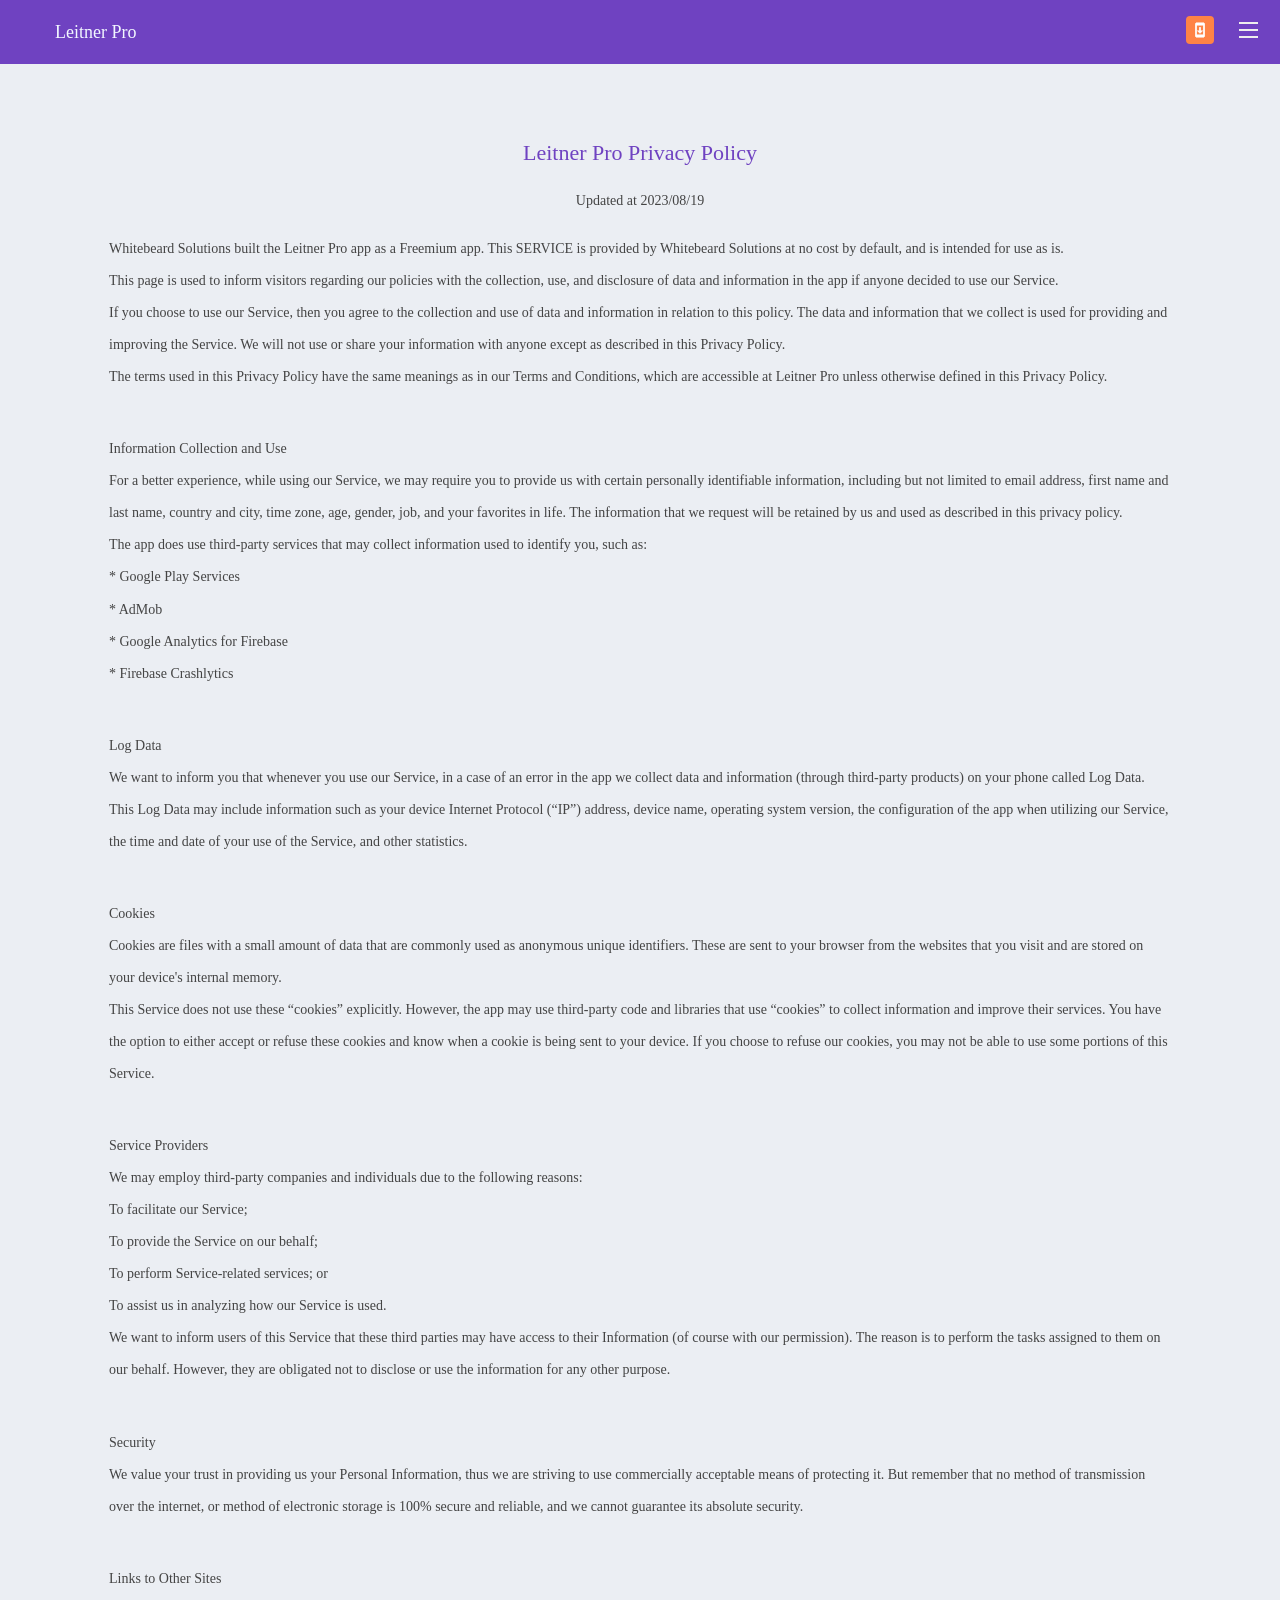
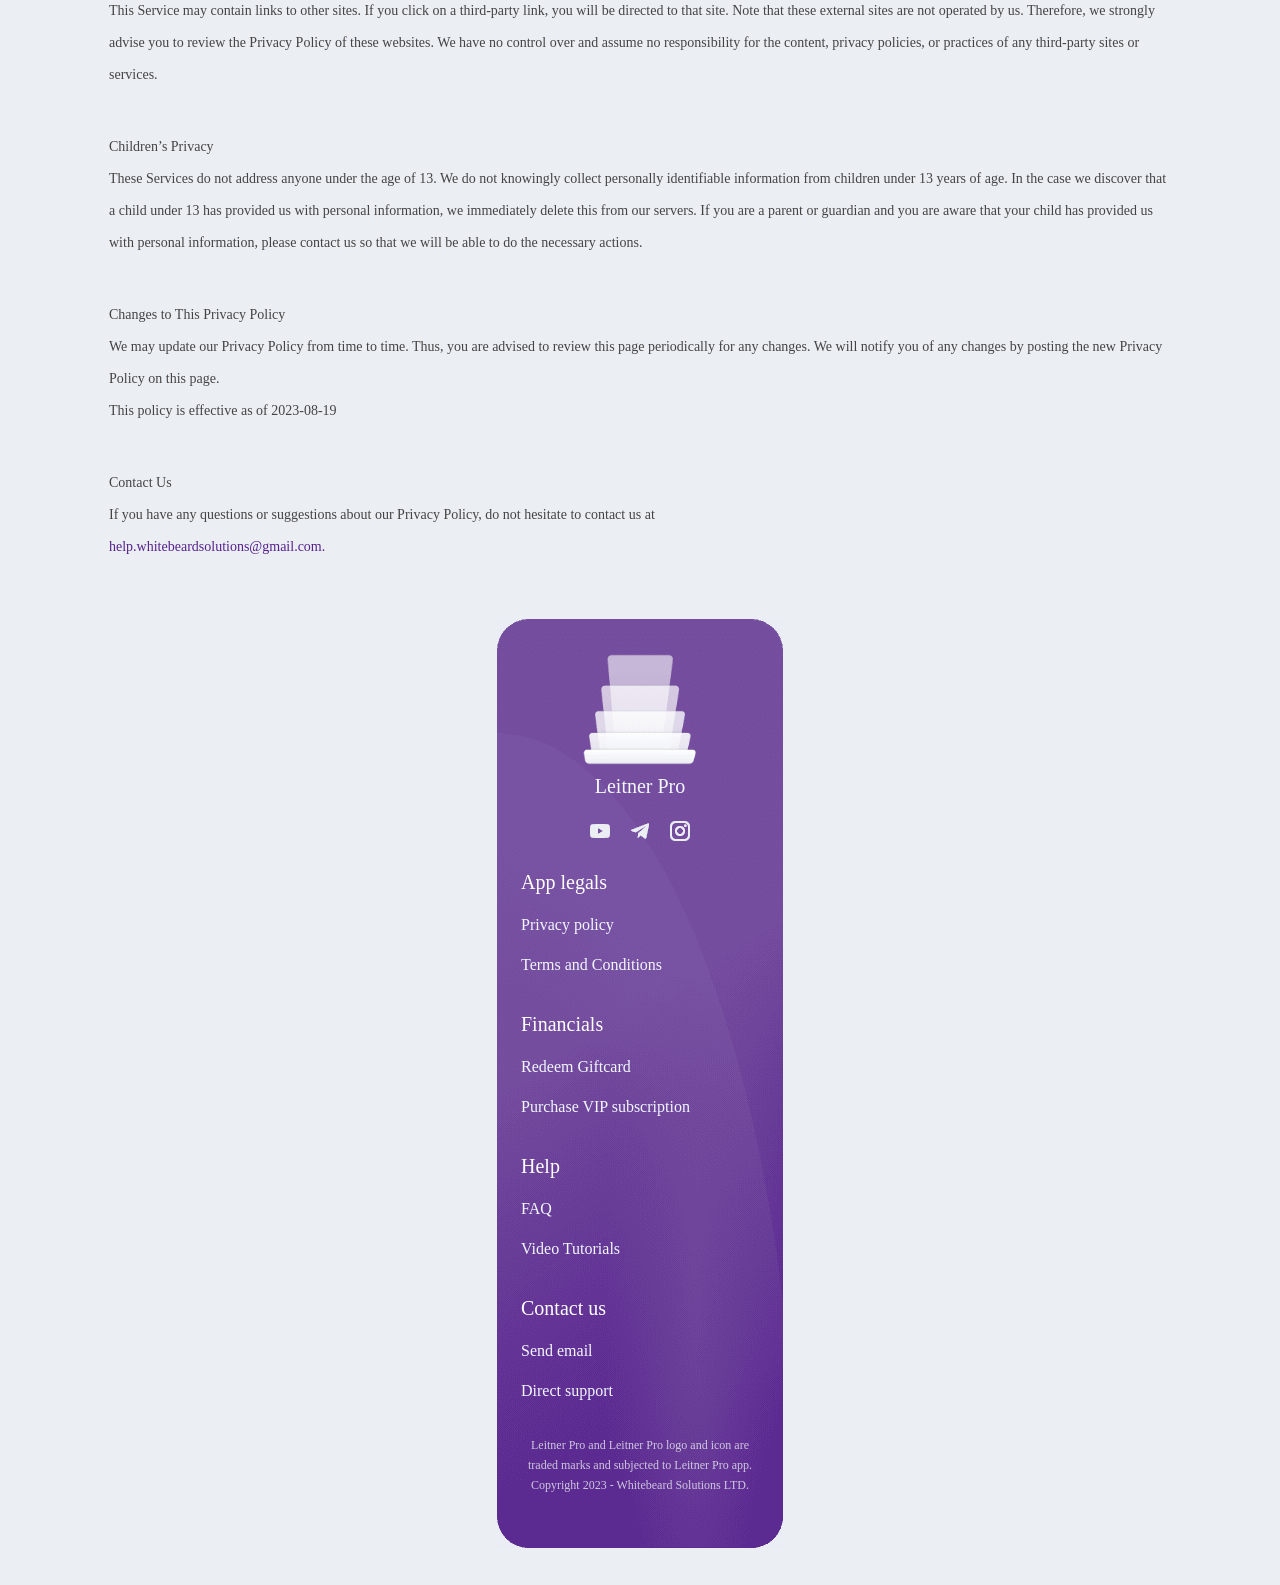
==== privacy-policy.html @ 1ee91a9d "Leitner Pro legal & info pages (privacy policy, terms, socials)" ====
﻿<!DOCTYPE html>
<html lang="en">
<head>
    <title>Privacy Policy</title>
    <meta charset="utf-8" />
    <meta name="viewport" content="width=device-width, initial-scale=1" />
    <link rel="stylesheet" href="css/index.css" />
    <link rel="stylesheet" href="https://cdn.jsdelivr.net/npm/bootstrap@4.6.2/dist/css/bootstrap.min.css" />
</head>
<body>
    <div class="header">
        <div class="title-header">
            Leitner Pro
        </div>
        <div>
            <div class="nav">
                <input type="checkbox" id="nav-check" />
                <a class="download-btn">
                    <span class="mdi mdi-mailbox"></span>
                    <img style="display: flex;" src="images/mdi-cellphone-arrow-down.png" />
                </a>
                <div class="nav-btn">
                    <label class="menu-icon" for="nav-check">
                        <span></span>
                        <span></span>
                        <span></span>
                    </label>
                    <label class="close-icon" for="nav-check">
                        <img src="images/fab-close.png" />
                    </label>
                </div>
                <div class="nav-links">
                    <a class="nav-link" href="#">Home</a>
                    <a class="nav-link" href="#">Features</a>
                    <a class="nav-link" href="#">Subscriptions</a>
                    <a class="nav-link" href="#">Redeem giftcard</a>
                    <a class="nav-link" href="#">Blog</a>
                    <a class="nav-link" href="#">Help and support</a>
                </div>
            </div>
        </div>
    </div>
    <div class="container">
        <article>
            <header>
                <p class="title">Leitner Pro Privacy Policy</p>
            </header>
        </article>
        <div class="description">
            <p style="text-align: center">Updated at 2023/08/19</p>
            <div>Whitebeard Solutions built the Leitner Pro app as a Freemium app. This SERVICE is provided by Whitebeard Solutions at no cost by default, and is intended for use as is.</div>
            <div>This page is used to inform visitors regarding our policies with the collection, use, and disclosure of data and information in the app if anyone decided to use our Service.</div>
            <div>If you choose to use our Service, then you agree to the collection and use of data and information in relation to this policy. The data and information that we collect is used for providing and improving the Service. We will not use or share your information with anyone except as described in this Privacy Policy.</div>
            <div>The terms used in this Privacy Policy have the same meanings as in our Terms and Conditions, which are accessible at Leitner Pro unless otherwise defined in this Privacy Policy.</div>

            <div class="title-textDesc">Information Collection and Use</div>
            <div>For a better experience, while using our Service, we may require you to provide us with certain personally identifiable information, including but not limited to email address, first name and last name, country and city, time zone, age, gender, job, and your favorites in life. The information that we request will be retained by us and used as described in this privacy policy.</div>
            <div>The app does use third-party services that may collect information used to identify you, such as:</div>
            <div>* Google Play Services</div>
            <div>* AdMob</div>
            <div>* Google Analytics for Firebase</div>
            <div>* Firebase Crashlytics</div>

            <div class="title-textDesc">Log Data</div>
            <div>We want to inform you that whenever you use our Service, in a case of an error in the app we collect data and information (through third-party products) on your phone called Log Data. This Log Data may include information such as your device Internet Protocol (“IP”) address, device name, operating system version, the configuration of the app when utilizing our Service, the time and date of your use of the Service, and other statistics.</div>

            <div class="title-textDesc">Cookies</div>
            <div>Cookies are files with a small amount of data that are commonly used as anonymous unique identifiers. These are sent to your browser from the websites that you visit and are stored on your device&apos;s internal memory.</div>
            <div>This Service does not use these “cookies” explicitly. However, the app may use third-party code and libraries that use “cookies” to collect information and improve their services. You have the option to either accept or refuse these cookies and know when a cookie is being sent to your device. If you choose to refuse our cookies, you may not be able to use some portions of this Service.</div>

            <div class="title-textDesc">Service Providers</div>
            <div>We may employ third-party companies and individuals due to the following reasons:</div>
            <div>To facilitate our Service;</div>
            <div>To provide the Service on our behalf;</div>
            <div>To perform Service-related services; or</div>
            <div>To assist us in analyzing how our Service is used.</div>
            <div>We want to inform users of this Service that these third parties may have access to their Information (of course with our permission). The reason is to perform the tasks assigned to them on our behalf. However, they are obligated not to disclose or use the information for any other purpose.</div>

            <div class="title-textDesc">Security</div>
            <div>We value your trust in providing us your Personal Information, thus we are striving to use commercially acceptable means of protecting it. But remember that no method of transmission over the internet, or method of electronic storage is 100% secure and reliable, and we cannot guarantee its absolute security.</div>

            <div class="title-textDesc">Links to Other Sites</div>
            <div>This Service may contain links to other sites. If you click on a third-party link, you will be directed to that site. Note that these external sites are not operated by us. Therefore, we strongly advise you to review the Privacy Policy of these websites. We have no control over and assume no responsibility for the content, privacy policies, or practices of any third-party sites or services.</div>

            <div class="title-textDesc">Children’s Privacy</div>
            <div>These Services do not address anyone under the age of 13. We do not knowingly collect personally identifiable information from children under 13 years of age. In the case we discover that a child under 13 has provided us with personal information, we immediately delete this from our servers. If you are a parent or guardian and you are aware that your child has provided us with personal information, please contact us so that we will be able to do the necessary actions.</div>

            <div class="title-textDesc">Changes to This Privacy Policy</div>
            <div>We may update our Privacy Policy from time to time. Thus, you are advised to review this page periodically for any changes. We will notify you of any changes by posting the new Privacy Policy on this page.</div>
            <div>This policy is effective as of 2023-08-19</div>

            <div class="title-textDesc">Contact Us</div>
            <div>If you have any questions or suggestions about our Privacy Policy, do not hesitate to contact us at </div>
            <div style="color: #55218d;">help.whitebeardsolutions@gmail.com.</div>

        </div>
    </div>
    <div class="footer">
        <div class="title-footer">
            <img src="images/Leitner Box Artwork.png" alt="logo" />
            <p class="text-title-footer">Leitner Pro</p>
            <div class="icons-footer">
                <a href="https://www.youtube.com/channel/UCYCaeBs_XV97jovfe_ytMJg"><img src="images/mdi-youtube-sm.png" /></a>
                <a href="https://t.me/leitnerproapp"><img src="images/mdi-telegram-sm.png" /></a>
                <a href="https://instagram.com/leitnerproapp"><img src="images/mdi-instagram-sm.png" /></a>
            </div>
        </div>

        <div class="item-footer">
            <p class="title-item-footer">App legals</p>
            <p class="links-footer"><a>Privacy policy</a></p>
            <p class="links-footer"><a>Terms and Conditions</a></p>
        </div>
        <div class="item-footer">
            <p class="title-item-footer">Financials</p>
            <p class="links-footer"><a>Redeem Giftcard</a></p>
            <p class="links-footer"><a>Purchase VIP subscription</a></p>
        </div>
        <div class="item-footer">
            <p class="title-item-footer">Help</p>
            <p class="links-footer"><a>FAQ</a></p>
            <p class="links-footer"><a>Video Tutorials</a></p>
        </div>
        <div class="item-footer">
            <p class="title-item-footer">Contact us</p>
            <p class="links-footer"><a>Send email</a></p>
            <p class="links-footer"><a>Direct support</a></p>
        </div>
        <p class="desc-footer">Leitner Pro and Leitner Pro logo and icon are traded marks and subjected to Leitner Pro app. Copyright 2023 - Whitebeard Solutions LTD.</p>
    </div>
</body>
</html>
---- css/index.css ----
﻿@font-face {
    font-family: IRAN-CELL;
    src: url(../font/ایرانسل.TTF);
}

@font-face {
    font-family: IRAN-CELL-BOLD;
    src: url('../font/ایرانسل بلک .TTF');
}

@font-face {
    font-family: IRAN-CELL-Regular;
    src: url('../font/ایرانسل مدیوم .TTF');
}

@font-face {
    font-family: IRAN-CELL-Light;
    src: url('../font/ایرانسل لایت .OTF');
}

body {
    margin: 0;
    background-color: var(--pale-gray) !important;
    display: flex;
    flex-direction: column;
    align-items: center;
}

* {
    font-family: IRAN-CELL;
}

a {
    text-decoration: none !important;
}

:root {
    --purple: #55218d;
    --purple-2: #8327EA;
    --deep-lavender: #744e9e;
    --orangish: #ff8345;
    --pale-gray: #ebeef3;
    --gray: #dbe2eb;
    --black: #1e1e1e;
    --greyish-brown: #444444;
    --ice-blue: #f2f7ff;
    --white: #fff;
}

.main-font {
    font-family: IRAN-CELL-Regular;
}

.purple-2 {
    color: var(--purple-2);
}

.font-18 {
    font-size: 18px;
}

.text-center {
    text-align: center;
}

.font-22 {
    font-size: 22px;
}

.mtb-2 {
    margin: 20px 0;
}

.container {
    display: flex;
    flex-direction: column;
    justify-content: center;
    align-items: center;
    margin: 72px 44px 56px;
    padding: 0px 37px;
}

@media (max-width: 768px) {
    .container {
        margin: 0px;
        padding: 0px;
    }
}

/* --------- header --------- */

.header {
    background-color: var(--purple);
    width: 100%;
    display: flex;
    align-items: center;
    height: 64px;
    padding: 0px 37px;
}

.title-header {
    font-size: 18px;
    font-family: IRAN-CELL-BOLD;
    color: var(--ice-blue);
    padding-left: 18px;
}

.download-btn {
    background-color: var(--orangish);
    height: 28px;
    width: 28px;
    border-radius: 4px;
    padding: 6px;
    position: absolute;
    right: 66px;
    top: 16px;
}

.nav {
    height: 38px;
    width: 100%;
    display: flex;
    justify-content: center;
}

    .nav > .nav-btn {
        display: none;
    }

    .nav > .nav-links {
        display: flex;
        flex-direction: row-reverse !important;
    }

        .nav > .nav-links > a {
            display: inline-block;
            padding: 13px 22px 13px 10px;
            text-decoration: none;
            font-family: IRAN-CELL-Regular;
        }

    .nav > #nav-check {
        display: none;
    }

    .nav > .nav-btn {
        display: flex;
        justify-content: center;
        align-items: center;
        position: absolute;
        right: 0px;
        top: 0px;
    }

        .nav > .nav-btn > label {
            padding: 22px;
        }

    .nav #nav-check:checked ~ .nav-btn > .menu-icon {
        display: none !important;
    }

    .nav #nav-check:checked ~ .nav-btn > .close-icon {
        display: block !important;
        animation: menu-in 0.15s linear;
        position: relative;
        bottom: 7px;
    }

    .nav #nav-check:not(:checked) ~ .nav-btn > .menu-icon {
        display: block !important;
        animation: menu-out 0.2s;
    }

    .nav #nav-check:not(:checked) ~ .nav-btn > .close-icon {
        display: none !important;
    }

@keyframes menu-in {
    from {
        opacity: 1;
        transform: rotateZ(0deg);
    }

    to {
        opacity: 0;
        transform: rotateZ(180deg);
    }
}

@keyframes menu-out {
    from {
        opacity: 0;
        transform: rotateZ(-70deg);
    }

    to {
        opacity: 1;
        transform: rotateZ(0deg);
    }
}

.nav > .nav-btn > label:hover,
.nav #nav-check:checked ~ .nav-btn > label {
    background-color: var(--black-94);
}

.nav > .nav-btn > label > span {
    display: block;
    width: 19px;
    height: 7px;
    border-top: 2.5px solid #eee;
}

.nav > .nav-links {
    position: absolute;
    display: block;
    width: 100%;
    background-image: linear-gradient(110deg, var(--deep-lavender), var(--purple) 53%);
    height: 0px;
    transition: all 0.3s ease-in;
    overflow-y: hidden;
    padding-left: 37px;
    top: 58px;
    left: 0px;
}

    .nav > .nav-links > a {
        display: block;
        width: 100%;
        display: flex;
        justify-content: flex-start;
        border-bottom: 1px solid rgba(233, 233, 233, 0.222);
        ;
        color: white !important;
    }

.nav > #nav-check:not(:checked) ~ .nav-links {
    height: 0px;
}

.nav > #nav-check:checked ~ .nav-links {
    height: 306px;
    overflow-y: auto;
}



/*  ----------- footer ----------- */
.footer {
    background-image: url("../images/Footer\ bg.png");
    width: 286px;
    height: 929px;
    padding: 32px 24px 25px;
    margin-bottom: 37px;
}

.text-title-footer {
    color: var(--ice-blue);
    font-size: 20px;
    font-family: IRAN-CELL-BOLD;
}

.title-footer {
    display: flex;
    flex-direction: column;
    align-items: center;
}

.item-footer {
    margin-bottom: 32px;
}

.title-item-footer {
    font-size: 20px;
    color: var(--white);
}

.links-footer {
    color: var(--ice-blue);
    font-size: 16px;
}

.desc-footer {
    font-size: 12px;
    color: var(--pale-gray);
    font-family: IRAN-CELL-Light;
    opacity: 0.8;
    text-align: center;
    line-height: 1.67;
}

.icons-footer {
    width: 50%;
    display: flex;
    justify-content: space-around;
    margin-bottom: 24px;
}


/* ------- social content ------ */
.title {
    color: var(--purple);
    font-size: 22px;
    font-family: IRAN-CELL-Regular;
    padding: 0px 44px;
    text-align: center;
}

.circle {
    width: 128px;
    height: 128px;
    margin: 56px 0 24px;
    padding: 32px;
    object-fit: contain;
    background-color: var(--gray);
    border-radius: 128px;
    display: flex;
    justify-content: center;
    align-items: center;
}

.title-social-network {
    text-align: center;
    font-size: 16px;
    color: var(--black);
    margin-bottom: 16px;
}

.desc-social-network {
    font-size: 14px;
    text-align: center;
    color: var(--greyish-brown);
}

.item-social-media {
    width: 180px;
    display: flex;
    flex-direction: column;
    align-items: center;
}


/*  ---- terms and conditions ------ */
.description {
    line-height: 2.29;
    text-align: initial;
    font-size: 14px;
    font-weight: 300;
    color: var(--greyish-brown);
    margin: 0 24px;
}

.title-textDesc {
    font-family: IRAN-CELL-BOLD;
    margin-top: 40px;
}
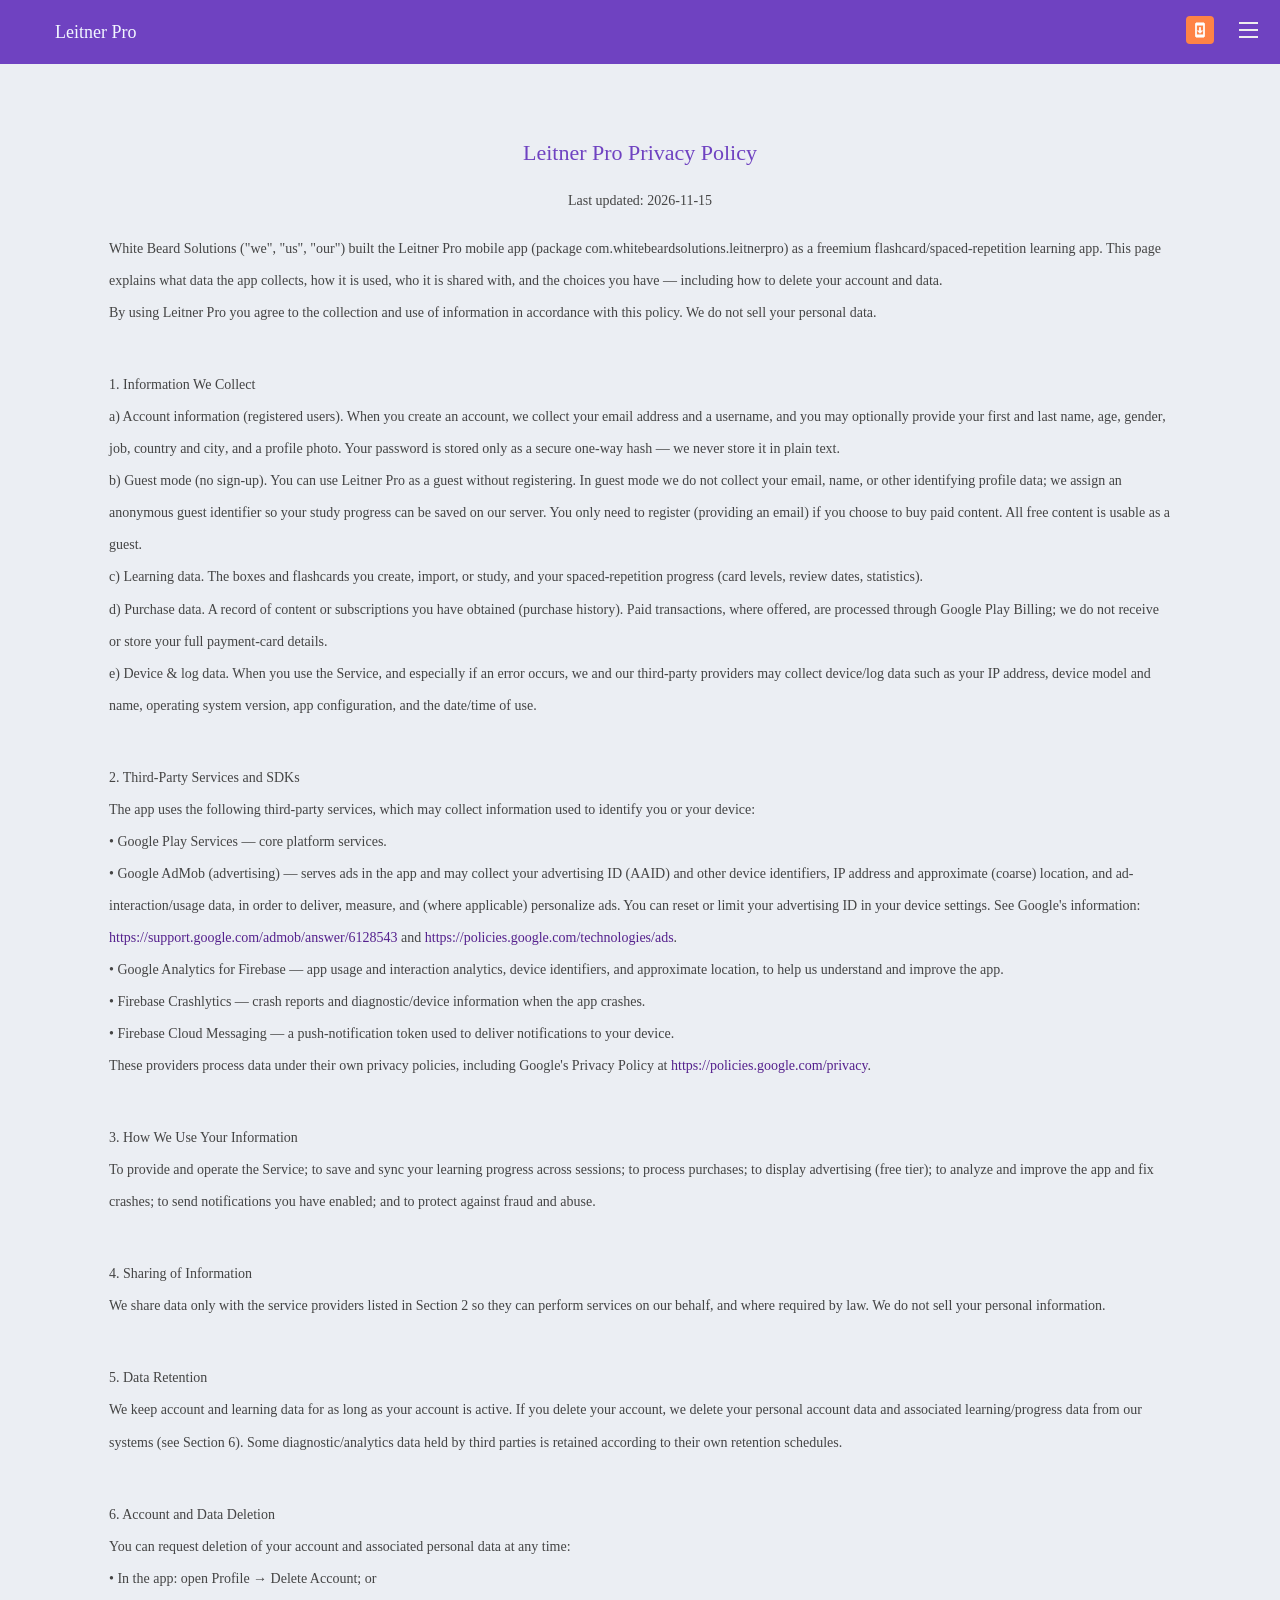
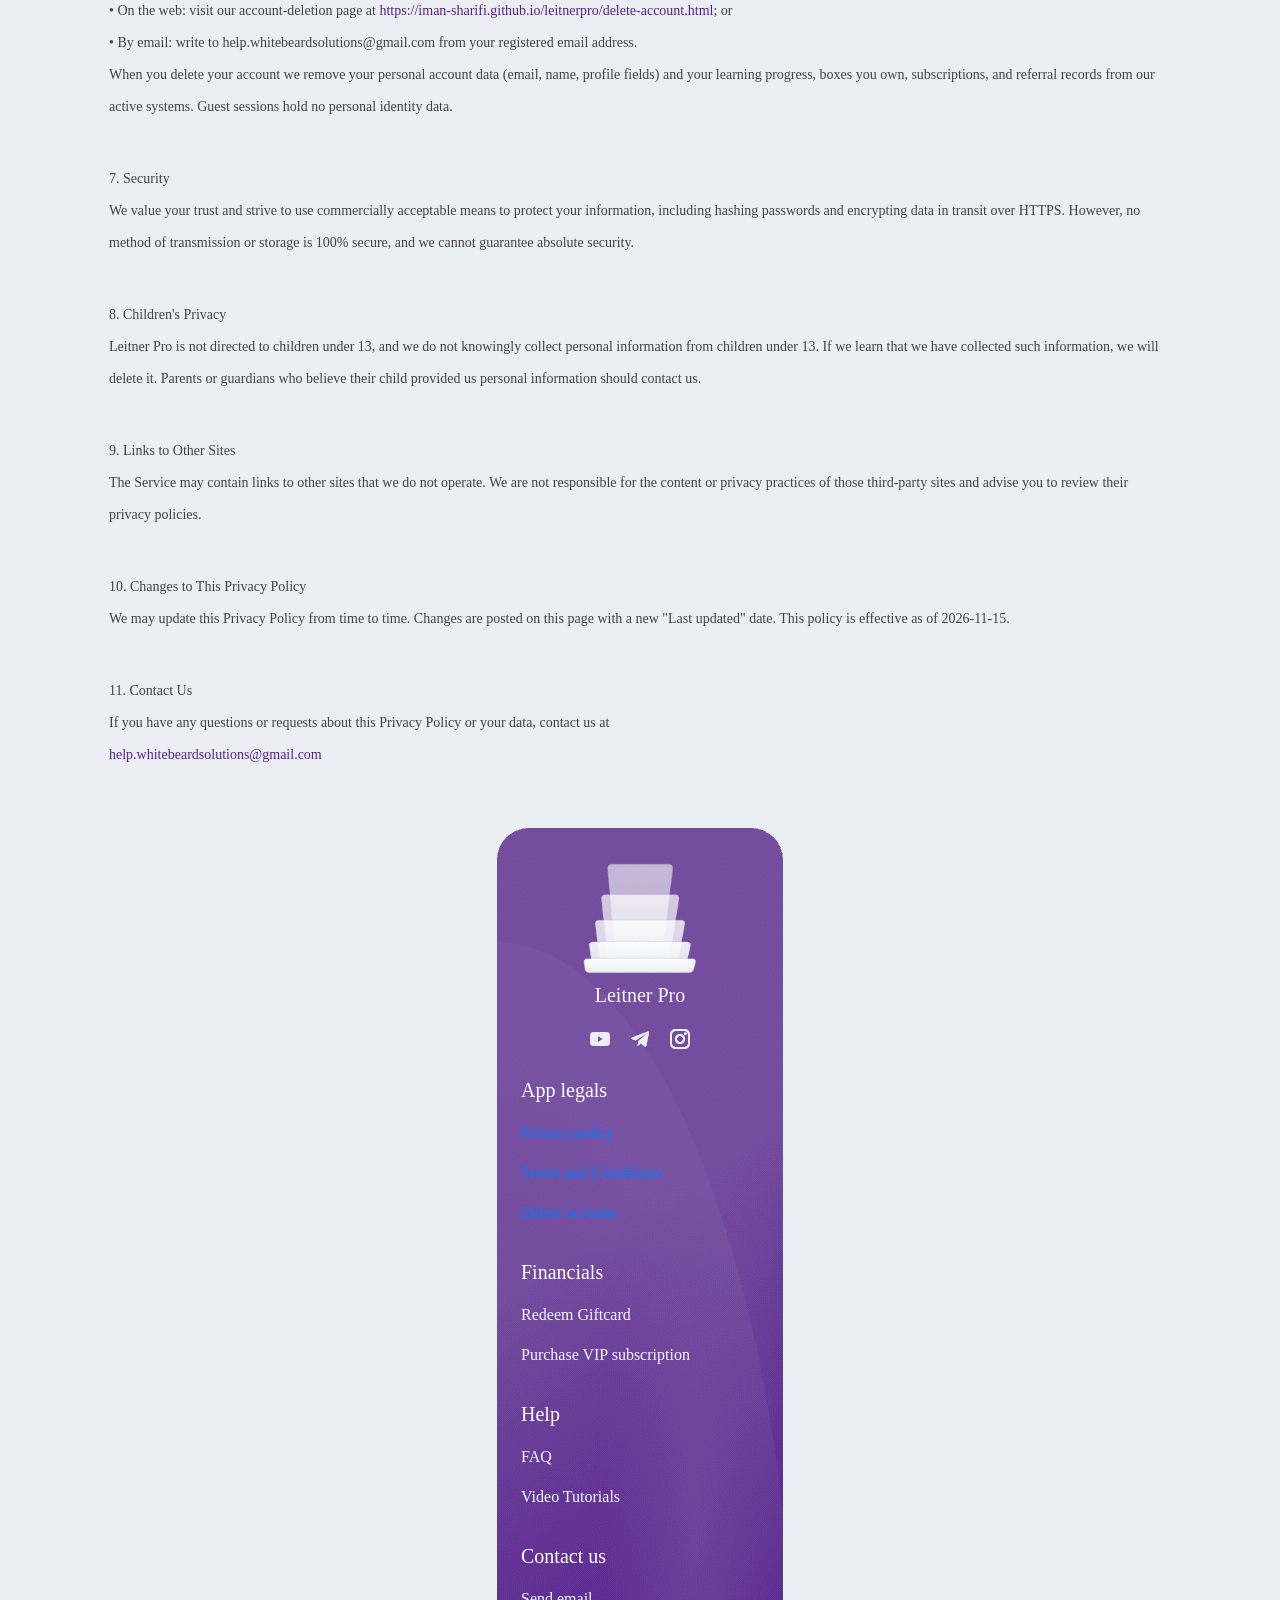
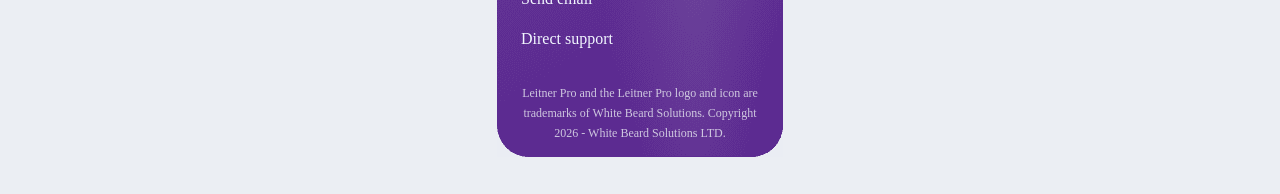
==== commit bd847115: "Update privacy policy + add account-deletion page (Play compliance) - Privacy policy (EN+FA): add gu" ====
--- a/privacy-policy.html
+++ b/privacy-policy.html
@@ -47,51 +47,62 @@
             </header>
         </article>
         <div class="description">
-            <p style="text-align: center">Updated at 2023/08/19</p>
-            <div>Whitebeard Solutions built the Leitner Pro app as a Freemium app. This SERVICE is provided by Whitebeard Solutions at no cost by default, and is intended for use as is.</div>
-            <div>This page is used to inform visitors regarding our policies with the collection, use, and disclosure of data and information in the app if anyone decided to use our Service.</div>
-            <div>If you choose to use our Service, then you agree to the collection and use of data and information in relation to this policy. The data and information that we collect is used for providing and improving the Service. We will not use or share your information with anyone except as described in this Privacy Policy.</div>
-            <div>The terms used in this Privacy Policy have the same meanings as in our Terms and Conditions, which are accessible at Leitner Pro unless otherwise defined in this Privacy Policy.</div>
+            <p style="text-align: center">Last updated: 2026-11-15</p>
+            <div>White Beard Solutions ("we", "us", "our") built the Leitner Pro mobile app (package <b>com.whitebeardsolutions.leitnerpro</b>) as a freemium flashcard/spaced-repetition learning app. This page explains what data the app collects, how it is used, who it is shared with, and the choices you have — including how to delete your account and data.</div>
+            <div>By using Leitner Pro you agree to the collection and use of information in accordance with this policy. We do not sell your personal data.</div>
 
-            <div class="title-textDesc">Information Collection and Use</div>
-            <div>For a better experience, while using our Service, we may require you to provide us with certain personally identifiable information, including but not limited to email address, first name and last name, country and city, time zone, age, gender, job, and your favorites in life. The information that we request will be retained by us and used as described in this privacy policy.</div>
-            <div>The app does use third-party services that may collect information used to identify you, such as:</div>
-            <div>* Google Play Services</div>
-            <div>* AdMob</div>
-            <div>* Google Analytics for Firebase</div>
-            <div>* Firebase Crashlytics</div>
+            <div class="title-textDesc">1. Information We Collect</div>
 
-            <div class="title-textDesc">Log Data</div>
-            <div>We want to inform you that whenever you use our Service, in a case of an error in the app we collect data and information (through third-party products) on your phone called Log Data. This Log Data may include information such as your device Internet Protocol (“IP”) address, device name, operating system version, the configuration of the app when utilizing our Service, the time and date of your use of the Service, and other statistics.</div>
+            <div><b>a) Account information (registered users).</b> When you create an account, we collect your <b>email address</b> and a <b>username</b>, and you may optionally provide your <b>first and last name</b>, <b>age</b>, <b>gender</b>, <b>job</b>, <b>country and city</b>, and a <b>profile photo</b>. Your password is stored only as a secure one-way hash — we never store it in plain text.</div>
 
-            <div class="title-textDesc">Cookies</div>
-            <div>Cookies are files with a small amount of data that are commonly used as anonymous unique identifiers. These are sent to your browser from the websites that you visit and are stored on your device&apos;s internal memory.</div>
-            <div>This Service does not use these “cookies” explicitly. However, the app may use third-party code and libraries that use “cookies” to collect information and improve their services. You have the option to either accept or refuse these cookies and know when a cookie is being sent to your device. If you choose to refuse our cookies, you may not be able to use some portions of this Service.</div>
+            <div><b>b) Guest mode (no sign-up).</b> You can use Leitner Pro as a guest without registering. In guest mode we do <b>not</b> collect your email, name, or other identifying profile data; we assign an anonymous guest identifier so your study progress can be saved on our server. You only need to register (providing an email) if you choose to buy paid content. All free content is usable as a guest.</div>
 
-            <div class="title-textDesc">Service Providers</div>
-            <div>We may employ third-party companies and individuals due to the following reasons:</div>
-            <div>To facilitate our Service;</div>
-            <div>To provide the Service on our behalf;</div>
-            <div>To perform Service-related services; or</div>
-            <div>To assist us in analyzing how our Service is used.</div>
-            <div>We want to inform users of this Service that these third parties may have access to their Information (of course with our permission). The reason is to perform the tasks assigned to them on our behalf. However, they are obligated not to disclose or use the information for any other purpose.</div>
+            <div><b>c) Learning data.</b> The boxes and flashcards you create, import, or study, and your spaced-repetition progress (card levels, review dates, statistics).</div>
 
-            <div class="title-textDesc">Security</div>
-            <div>We value your trust in providing us your Personal Information, thus we are striving to use commercially acceptable means of protecting it. But remember that no method of transmission over the internet, or method of electronic storage is 100% secure and reliable, and we cannot guarantee its absolute security.</div>
+            <div><b>d) Purchase data.</b> A record of content or subscriptions you have obtained (purchase history). Paid transactions, where offered, are processed through Google Play Billing; we do not receive or store your full payment-card details.</div>
 
-            <div class="title-textDesc">Links to Other Sites</div>
-            <div>This Service may contain links to other sites. If you click on a third-party link, you will be directed to that site. Note that these external sites are not operated by us. Therefore, we strongly advise you to review the Privacy Policy of these websites. We have no control over and assume no responsibility for the content, privacy policies, or practices of any third-party sites or services.</div>
+            <div><b>e) Device &amp; log data.</b> When you use the Service, and especially if an error occurs, we and our third-party providers may collect device/log data such as your IP address, device model and name, operating system version, app configuration, and the date/time of use.</div>
 
-            <div class="title-textDesc">Children’s Privacy</div>
-            <div>These Services do not address anyone under the age of 13. We do not knowingly collect personally identifiable information from children under 13 years of age. In the case we discover that a child under 13 has provided us with personal information, we immediately delete this from our servers. If you are a parent or guardian and you are aware that your child has provided us with personal information, please contact us so that we will be able to do the necessary actions.</div>
+            <div class="title-textDesc">2. Third-Party Services and SDKs</div>
+            <div>The app uses the following third-party services, which may collect information used to identify you or your device:</div>
+            <div>&bull; <b>Google Play Services</b> — core platform services.</div>
+            <div>&bull; <b>Google AdMob</b> (advertising) — serves ads in the app and may collect your <b>advertising ID (AAID)</b> and other device identifiers, IP address and approximate (coarse) location, and ad-interaction/usage data, in order to deliver, measure, and (where applicable) personalize ads. You can reset or limit your advertising ID in your device settings. See Google&apos;s information: <span style="color:#55218d;">https://support.google.com/admob/answer/6128543</span> and <span style="color:#55218d;">https://policies.google.com/technologies/ads</span>.</div>
+            <div>&bull; <b>Google Analytics for Firebase</b> — app usage and interaction analytics, device identifiers, and approximate location, to help us understand and improve the app.</div>
+            <div>&bull; <b>Firebase Crashlytics</b> — crash reports and diagnostic/device information when the app crashes.</div>
+            <div>&bull; <b>Firebase Cloud Messaging</b> — a push-notification token used to deliver notifications to your device.</div>
+            <div>These providers process data under their own privacy policies, including Google&apos;s Privacy Policy at <span style="color:#55218d;">https://policies.google.com/privacy</span>.</div>
 
-            <div class="title-textDesc">Changes to This Privacy Policy</div>
-            <div>We may update our Privacy Policy from time to time. Thus, you are advised to review this page periodically for any changes. We will notify you of any changes by posting the new Privacy Policy on this page.</div>
-            <div>This policy is effective as of 2023-08-19</div>
+            <div class="title-textDesc">3. How We Use Your Information</div>
+            <div>To provide and operate the Service; to save and sync your learning progress across sessions; to process purchases; to display advertising (free tier); to analyze and improve the app and fix crashes; to send notifications you have enabled; and to protect against fraud and abuse.</div>
 
-            <div class="title-textDesc">Contact Us</div>
-            <div>If you have any questions or suggestions about our Privacy Policy, do not hesitate to contact us at </div>
-            <div style="color: #55218d;">help.whitebeardsolutions@gmail.com.</div>
+            <div class="title-textDesc">4. Sharing of Information</div>
+            <div>We share data only with the service providers listed in Section 2 so they can perform services on our behalf, and where required by law. We do <b>not</b> sell your personal information.</div>
+
+            <div class="title-textDesc">5. Data Retention</div>
+            <div>We keep account and learning data for as long as your account is active. If you delete your account, we delete your personal account data and associated learning/progress data from our systems (see Section 6). Some diagnostic/analytics data held by third parties is retained according to their own retention schedules.</div>
+
+            <div class="title-textDesc">6. Account and Data Deletion</div>
+            <div>You can request deletion of your account and associated personal data at any time:</div>
+            <div>&bull; <b>In the app:</b> open <b>Profile &rarr; Delete Account</b>; or</div>
+            <div>&bull; <b>On the web:</b> visit our account-deletion page at <span style="color:#55218d;">https://iman-sharifi.github.io/leitnerpro/delete-account.html</span>; or</div>
+            <div>&bull; <b>By email:</b> write to help.whitebeardsolutions@gmail.com from your registered email address.</div>
+            <div>When you delete your account we remove your personal account data (email, name, profile fields) and your learning progress, boxes you own, subscriptions, and referral records from our active systems. Guest sessions hold no personal identity data.</div>
+
+            <div class="title-textDesc">7. Security</div>
+            <div>We value your trust and strive to use commercially acceptable means to protect your information, including hashing passwords and encrypting data in transit over HTTPS. However, no method of transmission or storage is 100% secure, and we cannot guarantee absolute security.</div>
+
+            <div class="title-textDesc">8. Children&apos;s Privacy</div>
+            <div>Leitner Pro is not directed to children under 13, and we do not knowingly collect personal information from children under 13. If we learn that we have collected such information, we will delete it. Parents or guardians who believe their child provided us personal information should contact us.</div>
+
+            <div class="title-textDesc">9. Links to Other Sites</div>
+            <div>The Service may contain links to other sites that we do not operate. We are not responsible for the content or privacy practices of those third-party sites and advise you to review their privacy policies.</div>
+
+            <div class="title-textDesc">10. Changes to This Privacy Policy</div>
+            <div>We may update this Privacy Policy from time to time. Changes are posted on this page with a new "Last updated" date. This policy is effective as of 2026-11-15.</div>
+
+            <div class="title-textDesc">11. Contact Us</div>
+            <div>If you have any questions or requests about this Privacy Policy or your data, contact us at</div>
+            <div style="color: #55218d;">help.whitebeardsolutions@gmail.com</div>
 
         </div>
     </div>
@@ -108,8 +119,9 @@
 
         <div class="item-footer">
             <p class="title-item-footer">App legals</p>
-            <p class="links-footer"><a>Privacy policy</a></p>
-            <p class="links-footer"><a>Terms and Conditions</a></p>
+            <p class="links-footer"><a href="privacy-policy.html">Privacy policy</a></p>
+            <p class="links-footer"><a href="terms-and-conditions.html">Terms and Conditions</a></p>
+            <p class="links-footer"><a href="delete-account.html">Delete account</a></p>
         </div>
         <div class="item-footer">
             <p class="title-item-footer">Financials</p>
@@ -126,7 +138,7 @@
             <p class="links-footer"><a>Send email</a></p>
             <p class="links-footer"><a>Direct support</a></p>
         </div>
-        <p class="desc-footer">Leitner Pro and Leitner Pro logo and icon are traded marks and subjected to Leitner Pro app. Copyright 2023 - Whitebeard Solutions LTD.</p>
+        <p class="desc-footer">Leitner Pro and the Leitner Pro logo and icon are trademarks of White Beard Solutions. Copyright 2026 - White Beard Solutions LTD.</p>
     </div>
 </body>
 </html>
